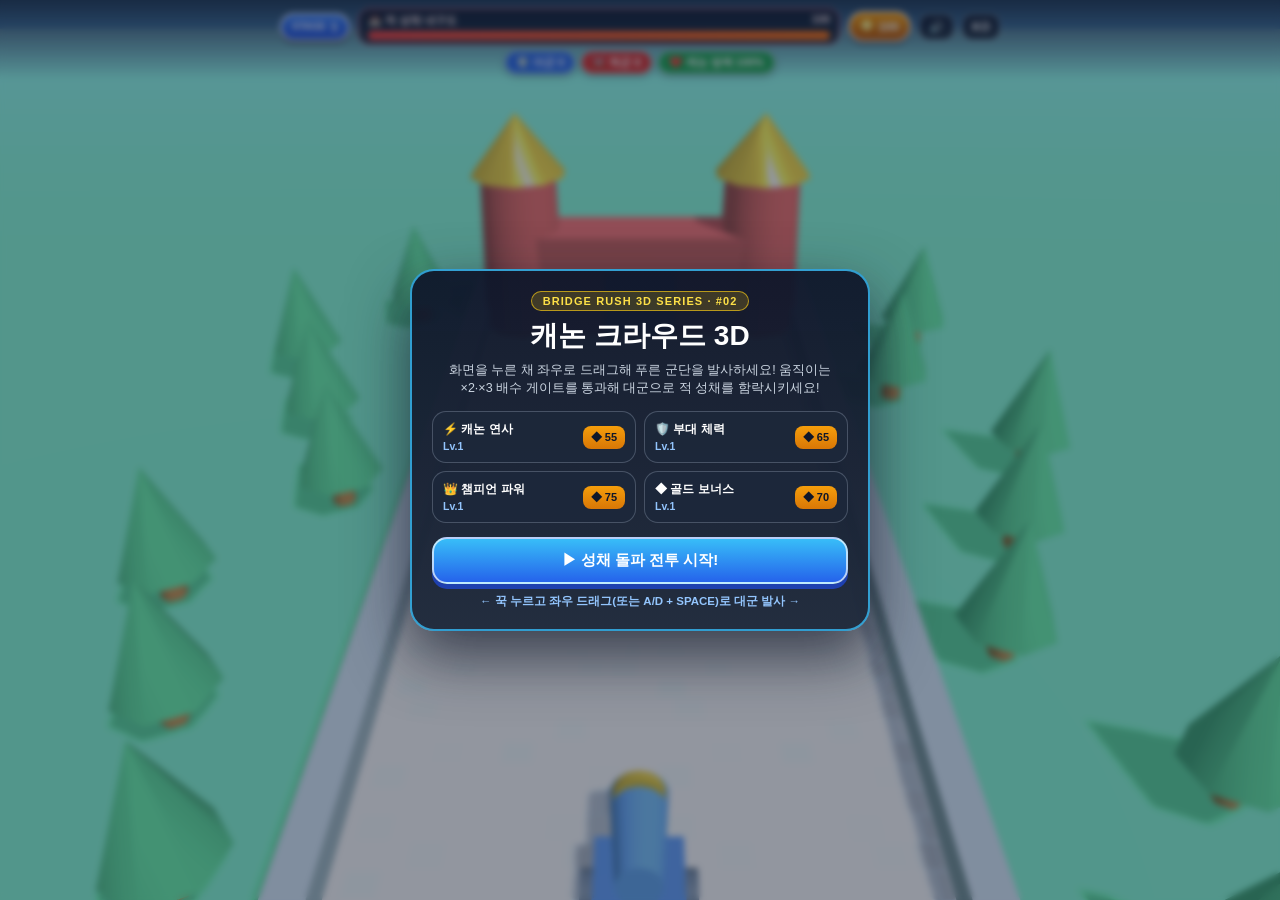
==== games/cannon-crowd-3d/index.html @ 0f9f149a "chore: deploy valus-arcade pwa portal" ====
<!DOCTYPE html>
<html lang="ko">
<head>
  <meta charset="UTF-8" />
  <meta name="viewport" content="width=device-width, initial-scale=1.0, maximum-scale=1.0, user-scalable=no, viewport-fit=cover" />
  <title>캐논 크라우드 3D: 성채 돌파 | CANNON CROWD 3D</title>
  <!-- PORTAL_SDK_SLOT -->
  <link rel="stylesheet" href="css/style.css" />
</head>
<body>
  <div id="crowd-shell">
    <div id="canvas-wrap">
      <div id="fx-layer" aria-hidden="true"></div>
    </div>

    <!-- 상단 HUD -->
    <header class="top-hud">
      <div class="hud-row">
        <div class="pill blue-pill"><span class="lbl">STAGE</span> <strong id="ui-stage">1</strong></div>
        <div class="castle-hp-wrap">
          <div class="castle-hp-head">
            <span>🏰 <span data-i18n="castleHp">적 성채 내구도</span></span>
            <strong id="ui-castle-hp">100</strong>
          </div>
          <div class="castle-hp-track"><div id="ui-castle-fill" class="castle-hp-fill" style="width:100%"></div></div>
        </div>
        <div class="pill gold-pill"><span class="coin">◆</span> <strong id="ui-gold">0</strong></div>
        <button id="btn-sound" class="ico-btn" aria-label="Sound">🔊</button>
        <button id="btn-lang" class="ico-btn">KR</button>
      </div>
      <div class="hud-subrow">
        <span class="mini-pill blue">🛡️ <span data-i18n="allies">아군</span> <strong id="ui-allies">0</strong></span>
        <span class="mini-pill red">⚔️ <span data-i18n="enemies">적군</span> <strong id="ui-enemies">0</strong></span>
        <span class="mini-pill green">❤️ <span data-i18n="wallHp">캐논 방벽</span> <strong id="ui-wall">100%</strong></span>
      </div>
    </header>

    <!-- 하단 챔피언 발사 & 광고 메가 게이트 바 -->
    <div id="battle-dock" class="battle-dock hidden">
      <button id="btn-champion" class="champ-btn" disabled>
        <span>👑 <span data-i18n="champBtn">골든 챔피언 출격!</span></span>
        <small id="ui-champ-pct">0%</small>
      </button>
      <button id="btn-mega-gate" class="mega-btn">🎁 <span data-i18n="megaGate">×4 게이트 소환</span></button>
    </div>

    <div id="toast-banner" class="toast-banner hidden"></div>

    <!-- 시작 & 영구 업그레이드 격납고 -->
    <div id="start-overlay" class="overlay">
      <div class="panel-card">
        <span class="series-tag">BRIDGE RUSH 3D SERIES · #02</span>
        <h1 data-i18n="title">캐논 크라우드 3D</h1>
        <p class="subtitle" data-i18n="intro">화면을 누른 채 좌우로 드래그해 푸른 군단을 발사하세요! 움직이는 ×2·×3 배수 게이트를 통과해 대군으로 적 성채를 함락시키세요!</p>

        <div class="upgrade-grid" id="upgrade-grid"></div>

        <div class="action-stack">
          <button id="btn-play" class="btn-gloss blue">▶ <span data-i18n="playBtn">성채 돌파 전투 시작!</span></button>
        </div>
        <div class="drag-hint" data-i18n="dragHint">← 꾹 누르고 좌우 드래그(또는 A/D + SPACE)로 대군 발사 →</div>
      </div>
    </div>

    <!-- 승리 / 패배 모달 -->
    <div id="result-overlay" class="overlay hidden">
      <div class="panel-card">
        <span id="res-kicker" class="series-tag">CASTLE CONQUERED!</span>
        <h2 id="res-title">적 성채 함락 성공!</h2>
        <div class="res-stats">
          <div><span data-i18n="spawned">총 출격 병력</span><strong id="res-spawned">0</strong></div>
          <div><span data-i18n="defeated">적 격파</span><strong id="res-defeated">0</strong></div>
          <div><span data-i18n="earned">획득 골드</span><strong id="res-earned" class="gold-txt">+0</strong></div>
        </div>
        <div class="action-stack">
          <button id="btn-res-revive" class="btn-gloss green hidden">👑 <span data-i18n="reviveAd">광고 보고 골든 챔피언 3기 긴급 지원!</span></button>
          <button id="btn-res-double" class="btn-gloss gold">◆ <span data-i18n="doubleAd">광고 보고 획득 골드 2배!</span></button>
          <button id="btn-res-next" class="btn-gloss blue" data-i18n="nextStage">다음 성채 &amp; 업그레이드</button>
        </div>
      </div>
    </div>

    <!-- 로컬 보상형 광고 프리뷰 -->
    <div id="ad-modal" class="overlay hidden">
      <div class="panel-card compact">
        <span class="series-tag">REWARDED AD PREVIEW</span>
        <p class="subtitle" data-i18n="adDesc">포털 배포 시 실제 보상형 광고가 재생됩니다.</p>
        <div class="ad-track"><div id="ad-fill" class="ad-fill"></div></div>
        <strong id="ad-timer" class="gold-txt">2.0s</strong>
      </div>
    </div>
  </div>

  <script src="js/three.min.js"></script>
  <script src="js/game.js"></script>
</body>
</html>
---- games/cannon-crowd-3d/css/style.css ----
/* 캐논 크라우드 3D: 성채 돌파 — 주간 3D 상용 모바일 글로시 UI */
:root {
  --white: #ffffff;
  --ink: #0f172a;
}
* { box-sizing: border-box; margin: 0; padding: 0; user-select: none; -webkit-user-select: none; }
html, body {
  width: 100%; height: 100%; overflow: hidden;
  background: #69c0ff; color: var(--white);
  font-family: 'Pretendard', 'Malgun Gothic', -apple-system, BlinkMacSystemFont, sans-serif;
  word-break: keep-all;
}
.hidden { display: none !important; }
.gold-txt { color: #fde047; }

#crowd-shell {
  width: 100vw; height: 100vh; height: 100dvh;
  position: relative; overflow: hidden;
}
#canvas-wrap { position: absolute; inset: 0; touch-action: none; }
#canvas-wrap canvas { width: 100% !important; height: 100% !important; display: block; }

#fx-layer { position: absolute; inset: 0; pointer-events: none; overflow: hidden; z-index: 8; }
.pop-txt {
  position: absolute; font-weight: 900; font-size: 18px; white-space: nowrap;
  text-shadow: 0 2px 0 rgba(15, 23, 42, 0.9);
  transform: translate(-50%, -50%);
  animation: popUp 0.8s ease-out forwards;
}
@keyframes popUp {
  0% { opacity: 1; transform: translate(-50%, -50%) scale(0.75); }
  30% { opacity: 1; transform: translate(-50%, -95%) scale(1.18); }
  100% { opacity: 0; transform: translate(-50%, -155%) scale(0.92); }
}

.top-hud {
  position: absolute; top: 0; left: 0; right: 0; z-index: 14;
  padding: calc(8px + env(safe-area-inset-top, 0px)) 12px 6px;
  background: linear-gradient(180deg, rgba(15, 23, 42, 0.78) 0%, rgba(15, 23, 42, 0) 100%);
  pointer-events: none;
}
.hud-row {
  display: flex; align-items: center; gap: 8px; max-width: 720px; margin: 0 auto;
  pointer-events: auto;
}
.pill {
  display: flex; align-items: center; gap: 5px;
  padding: 5px 10px; border-radius: 999px; font-size: 12.5px; font-weight: 900;
  border: 2px solid rgba(255, 255, 255, 0.85);
  box-shadow: 0 3px 0 rgba(15, 23, 42, 0.55); white-space: nowrap;
}
.blue-pill { background: linear-gradient(180deg, #3b82f6, #1d4ed8); }
.gold-pill { background: linear-gradient(180deg, #f59e0b, #b45309); }
.pill .lbl { font-size: 10px; opacity: 0.9; }
.pill .coin { color: #fef08a; }

.castle-hp-wrap {
  flex: 1; background: rgba(15, 23, 42, 0.78); border: 1.5px solid #fb7185;
  border-radius: 12px; padding: 4px 9px;
}
.castle-hp-head {
  display: flex; justify-content: space-between; font-size: 11px; font-weight: 900;
  color: #ffe4e6; margin-bottom: 3px;
}
.castle-hp-track { height: 9px; background: #1e293b; border-radius: 999px; overflow: hidden; }
.castle-hp-fill { height: 100%; background: linear-gradient(90deg, #ef4444, #f97316); transition: width 0.1s linear; }

.ico-btn {
  background: rgba(15, 23, 42, 0.8); color: #fff;
  border: 1.5px solid rgba(255, 255, 255, 0.5); border-radius: 10px;
  padding: 5px 9px; font-size: 12px; font-weight: 900; cursor: pointer;
}
.hud-subrow { display: flex; justify-content: center; gap: 6px; margin-top: 6px; flex-wrap: wrap; }
.mini-pill {
  padding: 3px 10px; border-radius: 999px; font-size: 11px; font-weight: 900;
  border: 1.5px solid rgba(255, 255, 255, 0.72);
  box-shadow: 0 2px 6px rgba(15, 23, 42, 0.4);
}
.mini-pill.blue { background: rgba(37, 99, 235, 0.92); }
.mini-pill.red { background: rgba(220, 38, 38, 0.92); }
.mini-pill.green { background: rgba(22, 163, 74, 0.92); }

/* 하단 전투 액션 바 */
.battle-dock {
  position: absolute; left: 0; right: 0;
  bottom: calc(12px + env(safe-area-inset-bottom, 0px));
  display: flex; justify-content: center; gap: 10px; padding: 0 12px; z-index: 15; pointer-events: none;
}
.champ-btn, .mega-btn {
  pointer-events: auto; border-radius: 14px; padding: 10px 15px;
  font-size: 13px; font-weight: 900; cursor: pointer; border: 2px solid rgba(255, 255, 255, 0.75);
}
.champ-btn {
  background: linear-gradient(180deg, #fde047, #f59e0b); color: #0f172a;
  box-shadow: 0 4px 0 #b45309; display: flex; align-items: center; gap: 8px;
}
.champ-btn:disabled { opacity: 0.52; filter: grayscale(0.5); cursor: not-allowed; }
.champ-btn small { background: rgba(15, 23, 42, 0.2); padding: 2px 6px; border-radius: 6px; font-size: 11px; }
.mega-btn {
  background: linear-gradient(180deg, #38bdf8, #2563eb); color: #fff;
  box-shadow: 0 4px 0 #1e40af;
}
.mega-btn:disabled { opacity: 0.45; cursor: not-allowed; }

.toast-banner {
  position: absolute; top: 96px; left: 50%; transform: translateX(-50%); z-index: 16;
  background: rgba(15, 23, 42, 0.92); border: 2px solid #fde047; color: #fde047;
  border-radius: 999px; padding: 6px 18px; font-size: 13px; font-weight: 900;
  white-space: nowrap; pointer-events: none;
}

.overlay {
  position: absolute; inset: 0; z-index: 24;
  background: rgba(15, 23, 42, 0.45); backdrop-filter: blur(3px);
  display: grid; place-items: center; padding: 14px; overflow-y: auto;
}
.panel-card {
  width: min(460px, 94vw);
  background: linear-gradient(180deg, rgba(15, 23, 42, 0.95), rgba(30, 41, 59, 0.96));
  border: 2.5px solid rgba(56, 189, 248, 0.8); border-radius: 24px;
  padding: 20px; text-align: center; box-shadow: 0 24px 60px rgba(15, 23, 42, 0.7);
}
.panel-card.compact { width: min(350px, 92vw); }
.series-tag {
  display: inline-block; padding: 3px 11px; border-radius: 999px;
  background: rgba(250, 204, 21, 0.18); border: 1px solid rgba(250, 204, 21, 0.65);
  color: #fde047; font-size: 11px; font-weight: 900; letter-spacing: 0.1em; margin-bottom: 6px;
}
.panel-card h1, .panel-card h2 { font-size: clamp(22px, 4vw, 28px); font-weight: 900; margin-bottom: 6px; }
.subtitle { font-size: 12.5px; color: #cbd5e1; margin-bottom: 14px; line-height: 1.45; }

.upgrade-grid { display: grid; grid-template-columns: repeat(2, 1fr); gap: 8px; margin-bottom: 14px; }
.up-card {
  background: rgba(30, 41, 59, 0.92); border: 1.5px solid rgba(148, 163, 184, 0.35);
  border-radius: 14px; padding: 9px 10px; text-align: left; cursor: pointer;
  display: flex; justify-content: space-between; align-items: center; gap: 6px; color: #fff;
}
.up-card:disabled { opacity: 0.5; cursor: not-allowed; }
.up-name { font-size: 12px; font-weight: 900; display: block; }
.up-lv { font-size: 10.5px; color: #93c5fd; font-weight: 700; }
.up-cost {
  background: linear-gradient(180deg, #f59e0b, #d97706); color: #0f172a;
  padding: 4px 8px; border-radius: 8px; font-size: 11px; font-weight: 900; white-space: nowrap;
}

.action-stack { display: grid; gap: 9px; }
.btn-gloss {
  width: 100%; border: 2px solid rgba(255, 255, 255, 0.68); border-radius: 15px;
  padding: 12px 16px; font-size: 15px; font-weight: 900; color: #fff; cursor: pointer;
}
.btn-gloss:active { transform: translateY(3px); }
.btn-gloss:disabled { opacity: 0.45; cursor: not-allowed; }
.btn-gloss.blue { background: linear-gradient(180deg, #38bdf8, #2563eb); box-shadow: 0 5px 0 #1e40af; }
.btn-gloss.gold { background: linear-gradient(180deg, #fde047, #f59e0b); color: #0f172a; box-shadow: 0 5px 0 #b45309; }
.btn-gloss.green { background: linear-gradient(180deg, #4ade80, #16a34a); box-shadow: 0 5px 0 #166534; }
.drag-hint { margin-top: 10px; font-size: 11.5px; color: #93c5fd; font-weight: 800; }

.res-stats { display: grid; grid-template-columns: repeat(3, 1fr); gap: 8px; margin-bottom: 14px; }
.res-stats > div { background: rgba(30, 41, 59, 0.9); border-radius: 12px; padding: 9px 6px; }
.res-stats span { display: block; font-size: 10.5px; color: #94a3b8; }
.res-stats strong { font-size: 18px; font-weight: 900; }

.ad-track { height: 10px; background: #1e293b; border-radius: 999px; overflow: hidden; margin-bottom: 10px; }
.ad-fill { height: 100%; width: 0%; background: #facc15; }
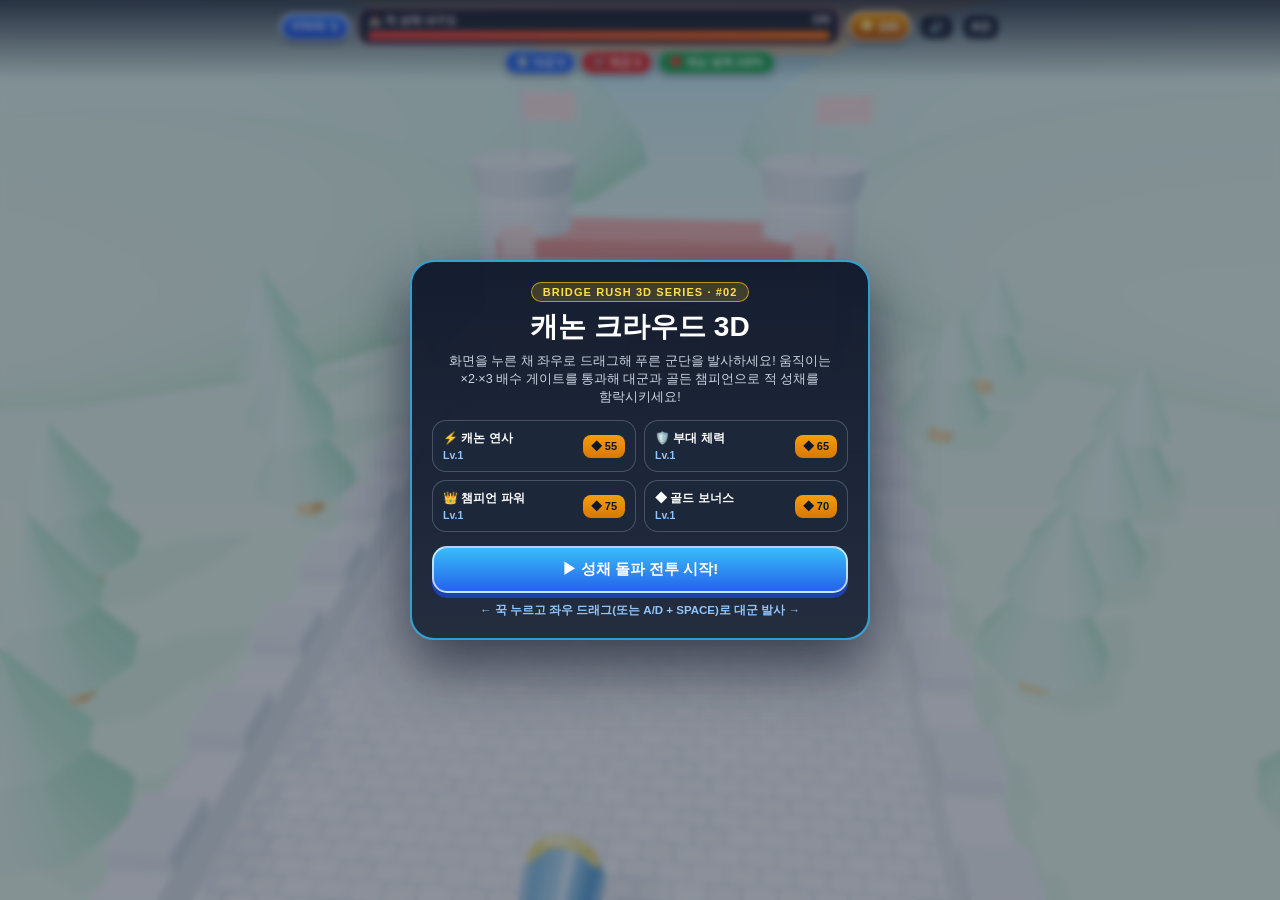
==== commit d75e829b: "chore: deploy valus-arcade pwa portal" ====
--- a/games/cannon-crowd-3d/index.html
+++ b/games/cannon-crowd-3d/index.html
@@ -92,6 +92,7 @@
   </div>
 
   <script src="js/three.min.js"></script>
+  <script src="js/RoomEnvironment.js"></script>
   <script src="js/game.js"></script>
 </body>
 </html>
